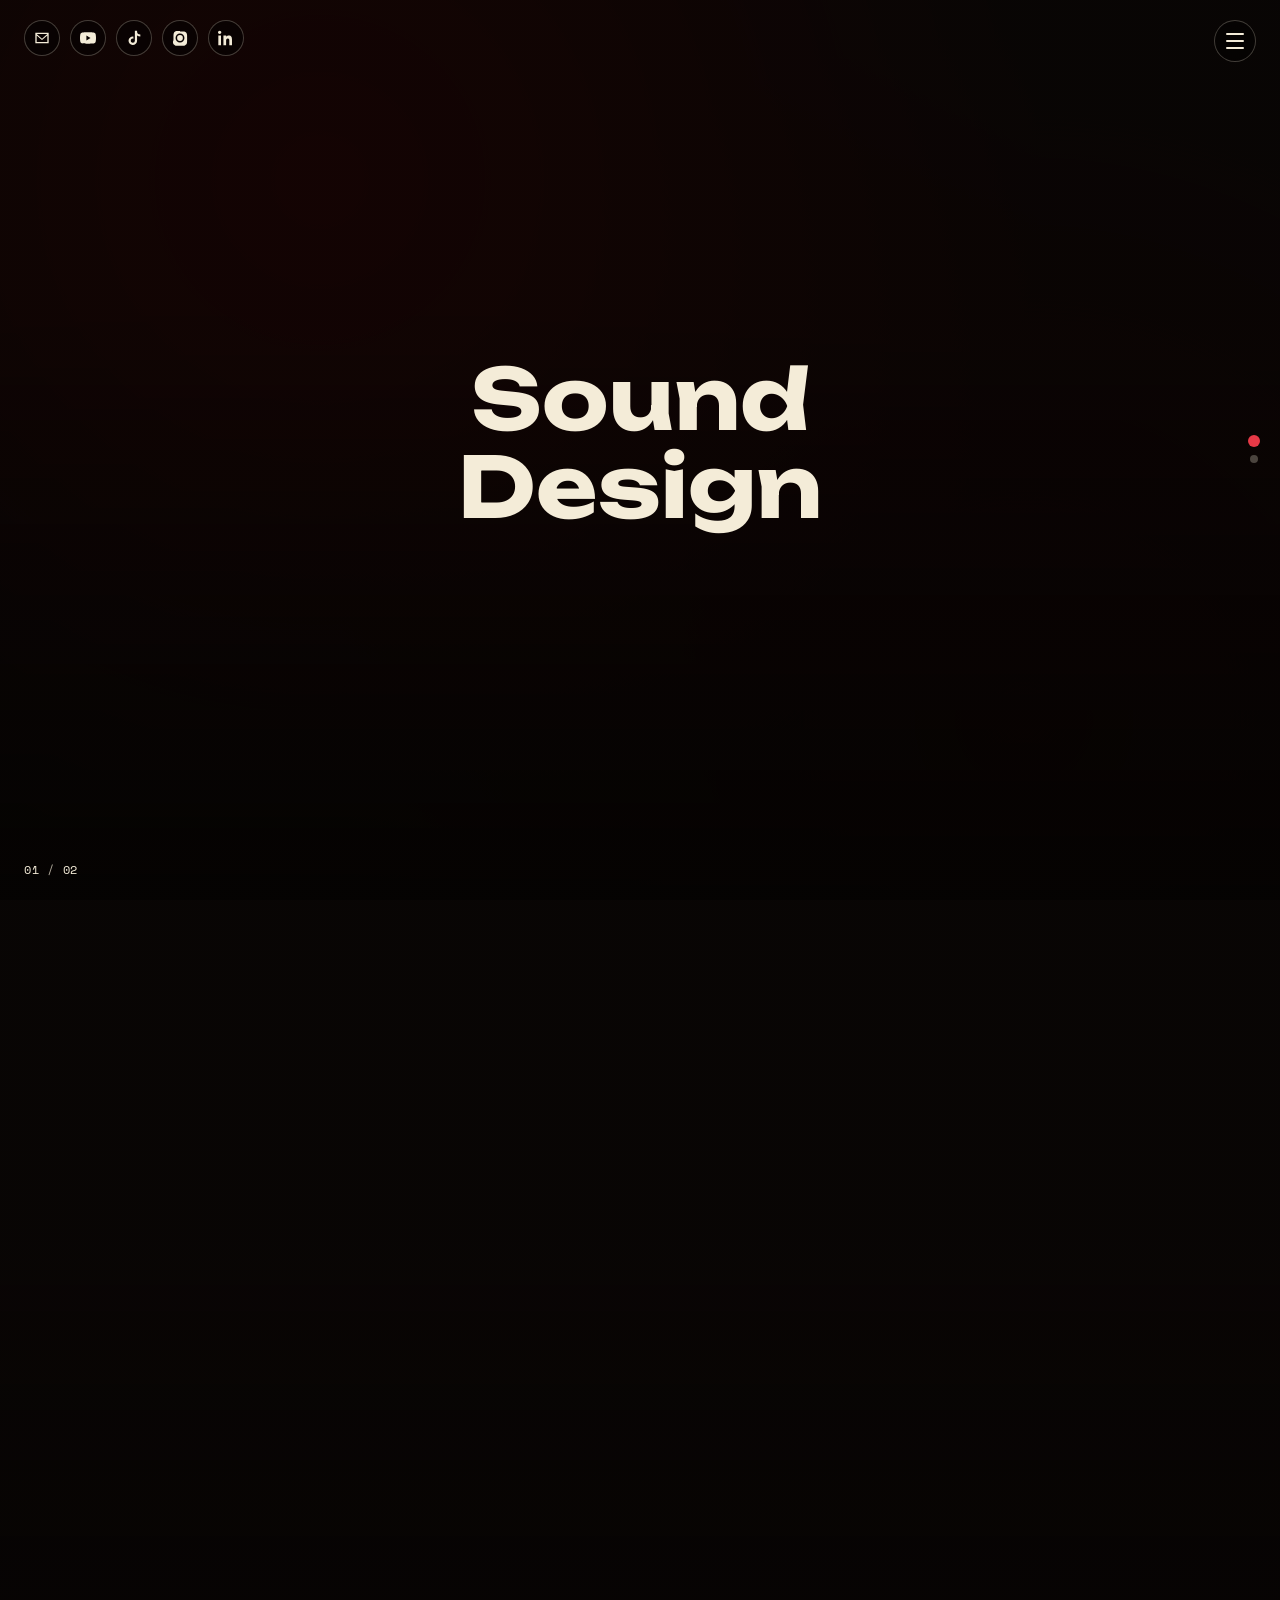
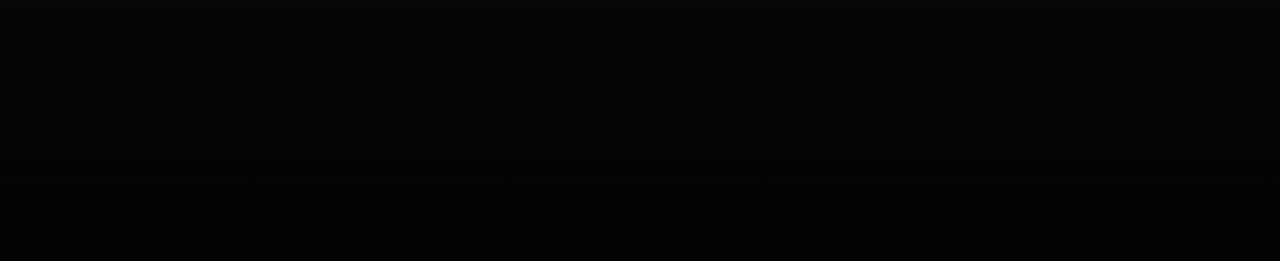
==== sound-design.html @ 1dc2046f "Add files via upload" ====
<!DOCTYPE html>
<html lang="en">
<head>
<meta charset="UTF-8">
<meta name="viewport" content="width=device-width, initial-scale=1">
<title>Ivan Alexander Zapata — Sound Design</title>
<meta name="description" content="Sound design projects by Ivan Alexander Zapata.">
<link rel="icon" href="favicon.ico" sizes="48x48">
<link rel="icon" type="image/png" sizes="32x32" href="favicon-32.png">
<link rel="icon" type="image/png" sizes="192x192" href="favicon-192.png">
<link rel="apple-touch-icon" href="apple-touch-icon.png">
<link rel="preconnect" href="https://fonts.googleapis.com">
<link rel="preconnect" href="https://fonts.gstatic.com" crossorigin>
<link href="https://fonts.googleapis.com/css2?family=Unbounded:wght@400;600;700;800&family=Sora:wght@400;500;600;700&family=Space+Mono:wght@400;700&display=swap" rel="stylesheet">
<style>

  :root{
    --void:#0A0605;
    --ink:#050302;
    --panel: rgba(255,255,255,0.06);
    --crimson:#9E1B32;
    --scarlet:#E63946;
    --gold:#D4AF37;
    --bronze:#8C5A1E;
    --paper:#F4ECD8;
    --paper-dim: rgba(244,236,216,0.72);
    --font-display:'Unbounded', sans-serif;
    --font-body:'Sora', sans-serif;
    --font-mono:'Space Mono', monospace;
    --accent-current: var(--scarlet);
  }

  *{ box-sizing:border-box; }
  html, body{ height:100%; margin:0; background:var(--void); }
  body{
    color:var(--paper);
    font-family:var(--font-body);
    -webkit-font-smoothing:antialiased;
    scroll-snap-type:y proximity;
    overflow-y:scroll;
    scroll-behavior:smooth;
  }
  @media (prefers-reduced-motion: reduce){
    body{ scroll-snap-type:none; scroll-behavior:auto; }
    *, *::before, *::after{ animation:none !important; transition-duration:0.001ms !important; }
  }

  img{ max-width:100%; display:block; }
  ::selection{ background:var(--scarlet); color:var(--ink); }
  *:focus-visible{ outline:2px solid var(--gold); outline-offset:3px; }

  /* ===== Slide base ===== */
  .slide{
    position:relative;
    height:100vh;
    width:100%;
    overflow:hidden;
    scroll-snap-align:start;
    display:flex;
  }
  .slide.tall{ height:auto; min-height:100vh; }

  .slide-bg-wrap{ position:absolute; inset:-24px; transition:transform .6s cubic-bezier(.22,1,.36,1); }
  .slide-bg{
    position:absolute; inset:0;
    background-size:cover; background-position:center;
    will-change:opacity, transform;
  }
  .video-bg-layer{
    position:absolute; inset:0;
    overflow:hidden;
    will-change:opacity, transform;
  }
  .slide-bg-video{
    position:absolute; inset:0;
    width:100%; height:100%;
    object-fit:cover; object-position:center;
  }

  .slide-wash{
    position:absolute; inset:0;
    mix-blend-mode:soft-light;
    opacity:.6;
  }
  .slide-shade{
    position:absolute; inset:0;
    background:linear-gradient(180deg, rgba(5,3,2,0.10) 35%, rgba(5,3,2,0.94) 100%);
  }

  [data-accent="crimson"] .slide-wash{ background:radial-gradient(circle at 25% 20%, var(--scarlet), transparent 60%), radial-gradient(circle at 80% 80%, var(--crimson), transparent 55%); }
  [data-accent="gold"] .slide-wash{ background:radial-gradient(circle at 75% 25%, var(--gold), transparent 60%), radial-gradient(circle at 20% 80%, var(--bronze), transparent 55%); }

  .slide-mesh{
    position:absolute; inset:0;
    background-size:200% 200%;
    animation:meshShift 14s ease-in-out infinite alternate;
    will-change:opacity, transform;
  }
  @keyframes meshShift{ 0%{ background-position:0% 0%; } 100%{ background-position:100% 100%; } }
  .mesh-crimson{ background-image:radial-gradient(circle at 20% 30%, var(--scarlet), transparent 55%), radial-gradient(circle at 80% 75%, var(--crimson), transparent 55%); }
  .mesh-gold{ background-image:radial-gradient(circle at 75% 25%, var(--gold), transparent 55%), radial-gradient(circle at 25% 80%, var(--bronze), transparent 55%); }

  .mesh-spectrum-wrap{ position:absolute; inset:-35%; will-change:opacity, transform; }
  .mesh-spectrum{
    position:absolute; inset:0;
    background:conic-gradient(from 0deg, var(--crimson), var(--scarlet), var(--gold), var(--bronze), var(--ink), var(--crimson));
    filter:saturate(1.1) blur(70px) brightness(.62);
    animation:spin 44s linear infinite;
  }
  @keyframes spin{ to{ transform:rotate(360deg); } }

  /* ===== Slide content ===== */
  .slide-content{
    position:relative; z-index:3;
    margin-top:auto;
    padding:0 8vw 9vh;
    max-width:760px;
    will-change:opacity, transform;
  }
  .slide-content.center{
    margin:auto;
    text-align:center;
    padding:8vh 8vw;
    display:flex; flex-direction:column; align-items:center;
  }

  .eyebrow{
    font-family:var(--font-mono);
    font-size:12.5px; letter-spacing:.16em; text-transform:uppercase;
    color:var(--paper-dim);
    margin-bottom:14px;
  }
  .slide-title{
    font-family:var(--font-display);
    font-weight:700;
    font-size:clamp(30px,5vw,56px);
    line-height:1.05;
    margin:0 0 14px;
  }
  .slide-desc{
    font-size:16.5px;
    color:var(--paper-dim);
    max-width:480px;
    margin:0 auto;
  }
  .center .slide-desc{ margin-left:auto; margin-right:auto; }

  .hero-title{
    font-family:var(--font-display);
    font-weight:800;
    font-size:clamp(40px,9vw,104px);
    line-height:1;
    margin:10px 0 4px;
    background:linear-gradient(90deg, var(--scarlet), var(--crimson), var(--gold), var(--bronze), var(--scarlet));
    background-size:300% 100%;
    -webkit-background-clip:text; background-clip:text; color:transparent;
    animation:gradientShift 8s ease-in-out infinite;
  }
  @keyframes gradientShift{ 0%,100%{ background-position:0% 50%; } 50%{ background-position:100% 50%; } }

  .btn-row{ display:flex; gap:14px; flex-wrap:wrap; justify-content:center; margin-top:8px; }
  .btn{
    font-family:var(--font-mono); font-size:13px; letter-spacing:.04em;
    padding:14px 28px; border-radius:40px; cursor:pointer;
    text-decoration:none; display:inline-flex; align-items:center; gap:8px;
    border:1.5px solid rgba(244,236,216,0.35);
    transition:transform .25s ease, border-color .25s ease, background .25s ease;
  }
  .btn-primary{ background:var(--paper); color:var(--ink); border-color:var(--paper); }
  .btn-primary:hover{ transform:translateY(-3px) scale(1.03); }
  .btn-ghost{ color:var(--paper); background:rgba(255,255,255,0.06); }
  .btn-ghost:hover{ transform:translateY(-3px); border-color:var(--gold); color:var(--gold); }

  .scroll-hint{
    margin-top:44px;
    font-family:var(--font-mono); font-size:11.5px; letter-spacing:.12em; color:var(--paper-dim);
    display:flex; flex-direction:column; align-items:center; gap:8px;
  }
  .chevron{ animation:bob 1.8s ease-in-out infinite; }
  @keyframes bob{ 0%,100%{ transform:translateY(0); opacity:.5; } 50%{ transform:translateY(8px); opacity:1; } }

  /* ===== About Me (photo + text side by side) ===== */
  .about-grid{
    display:flex; gap:48px; align-items:center;
    max-width:100%;
  }
  .about-photo{
    flex:0 0 240px;
    border-radius:16px; overflow:hidden;
    border:1px solid rgba(244,236,216,0.18);
    box-shadow:0 24px 60px rgba(0,0,0,.5);
  }
  .about-photo img{ width:240px; height:300px; object-fit:cover; display:block; }
  .about-text{ flex:1; min-width:240px; text-align:left; }
  .about-text .bio-text{ max-width:none; }
  @media (max-width:720px){
    .about-grid{ flex-direction:column; }
    .about-photo{ flex:0 0 auto; }
    .about-photo img{ width:200px; height:240px; }
    .about-text{ text-align:center; }
  }

  /* ===== Video / sound card ===== */
  .video-frame{
    width:100%; max-width:520px; aspect-ratio:16/9; border-radius:18px;
    overflow:hidden; background:#000; position:relative;
    box-shadow:0 30px 80px rgba(0,0,0,.6);
    margin:26px auto 0;
  }
  .video-frame.lg{ max-width:min(960px, 92vw); }
  .video-frame video, .video-frame iframe{ width:100%; height:100%; border:0; display:block; background:#000; }
  .play-btn{
    position:absolute; top:50%; left:50%; transform:translate(-50%,-50%);
    width:62px; height:62px; border-radius:50%;
    background:rgba(5,3,2,0.6); border:1.5px solid rgba(244,236,216,0.55);
    color:var(--paper); font-size:18px; cursor:pointer;
    display:flex; align-items:center; justify-content:center;
    transition:background .25s ease, transform .25s ease;
  }
  .play-btn:hover{ background:var(--scarlet); border-color:var(--scarlet); transform:translate(-50%,-50%) scale(1.08); }
  .play-btn.hidden{ display:none; }

  /* ===== About text ===== */
  .bio-text{ color:var(--paper-dim); font-size:15.5px; max-width:560px; }
  .bio-text strong{ color:var(--paper); }

  /* ===== Contact pills (hero) ===== */
  .contact-card{
    display:flex; flex-direction:column; align-items:center; gap:4px;
    background:var(--panel); border:1px solid rgba(244,236,216,0.18);
    padding:16px 26px; border-radius:14px; text-decoration:none;
    transition:transform .25s ease, border-color .25s ease;
  }
  .contact-card:hover{ transform:translateY(-3px); border-color:var(--gold); }
  .ct-label{ font-family:var(--font-mono); font-size:10.5px; color:var(--paper-dim); letter-spacing:.1em; }
  .ct-value{ font-family:var(--font-display); font-weight:600; font-size:15px; }

  /* ===== Fixed UI: counter + dots ===== */
  #counter{
    position:fixed; left:24px; bottom:22px; z-index:60;
    font-family:var(--font-mono); font-size:12px; color:var(--paper-dim);
    letter-spacing:.06em;
  }
  #counter span{ color:var(--paper); }

  #dots{
    position:fixed; right:22px; top:50%; transform:translateY(-50%); z-index:60;
    display:flex; flex-direction:column; gap:10px;
  }
  .dot{
    width:8px; height:8px; border-radius:50%; padding:0; border:none; cursor:pointer;
    background:rgba(244,236,216,0.28);
    transition:transform .3s ease, background .3s ease;
  }
  .dot.active{ background:var(--accent-current); transform:scale(1.5); }
  @media (max-width:640px){ #dots{ display:none; } #counter{ left:18px; bottom:16px; } }

  .album-label{ font-size:11px; }

  /* ===== Top-left social bar ===== */
  #social-bar{
    position:fixed; top:20px; left:24px; z-index:70;
    display:flex; gap:10px;
  }
  #social-bar a{
    width:36px; height:36px; border-radius:50%;
    background:rgba(5,3,2,0.55);
    border:1px solid rgba(244,236,216,0.25);
    display:flex; align-items:center; justify-content:center;
    color:var(--paper);
    backdrop-filter:blur(6px);
    transition:transform .25s ease, border-color .25s ease, background .25s ease;
  }
  #social-bar a:hover{
    transform:translateY(-2px) scale(1.08);
    border-color:var(--gold);
    background:rgba(212,175,55,0.18);
  }
  #social-bar svg{ width:16px; height:16px; fill:currentColor; }
  @media (max-width:560px){
    #social-bar{ top:14px; left:14px; gap:8px; }
    #social-bar a{ width:32px; height:32px; }
    #social-bar svg{ width:14px; height:14px; }
  }


  /* ===== Sound design grid (3 projects, one slide) ===== */
  .sound-grid{
    display:flex; gap:32px; flex-wrap:wrap; justify-content:center;
    margin-top:28px; width:100%;
  }
  .sound-item{
    flex:1 1 280px; max-width:340px;
    display:flex; flex-direction:column; align-items:center; text-align:center;
  }
  .sound-item .video-frame{ width:100%; max-width:320px; margin:14px auto 0; }
  .sound-item-title{ font-family:var(--font-display); font-weight:700; font-size:19px; margin:0 0 6px; }
  .sound-item-desc{ font-size:13.5px; color:var(--paper-dim); max-width:300px; margin:0 auto; }

  /* ===== Video theater mode (in-place resize, no DOM move — safer on iOS) ===== */
  #theater-backdrop{
    position:fixed; inset:0; z-index:290;
    background:rgba(5,3,2,0.88);
    opacity:0; pointer-events:none;
    transition:opacity .3s ease;
  }
  #theater-backdrop.open{ opacity:1; pointer-events:auto; }
  #theater-close{
    position:fixed; top:22px; right:26px; z-index:310;
    background:rgba(5,3,2,0.6); border:1px solid rgba(244,236,216,0.35);
    color:var(--paper); width:44px; height:44px; border-radius:50%;
    font-size:22px; line-height:1; cursor:pointer;
    display:none; align-items:center; justify-content:center;
  }
  #theater-close.open{ display:flex; }
  #theater-close:hover{ border-color:var(--gold); color:var(--gold); }
  .video-frame.theater-active{
    position:fixed !important;
    top:50%; left:50%;
    transform:translate(-50%,-50%) !important;
    width:min(1560px, 100vw) !important;
    max-width:none !important;
    max-height:88vh;
    z-index:300;
    box-shadow:0 40px 100px rgba(0,0,0,.65);
    margin:0 !important;
  }

  /* ===== Hub navigation cards (index hub slide) ===== */
  .hub-grid{
    display:flex; gap:20px; flex-wrap:wrap; justify-content:center;
    margin-top:32px; width:100%; max-width:820px;
  }
  .hub-card{
    flex:1 1 220px; min-width:200px;
    background:var(--panel); border:1px solid rgba(244,236,216,0.18);
    border-radius:16px; padding:30px 26px; text-decoration:none; color:inherit;
    display:flex; flex-direction:column; gap:6px; text-align:left;
    transition:transform .25s ease, border-color .25s ease, background .25s ease;
  }
  .hub-card:hover, .hub-card:focus-visible{
    transform:translateY(-6px); border-color:var(--gold); background:rgba(255,255,255,0.09);
  }
  .hub-card-label{ font-family:var(--font-display); font-weight:700; font-size:23px; }
  .hub-card-sub{ font-family:var(--font-body); font-size:13.5px; color:var(--paper-dim); }
  .hub-card-arrow{ font-family:var(--font-mono); font-size:12px; color:var(--gold); margin-top:12px; letter-spacing:.04em; }

  /* ===== Back to home (subpages) ===== */
  #back-home{
    position:fixed; top:20px; right:24px; z-index:70;
    font-family:var(--font-mono); font-size:12px; letter-spacing:.06em;
    background:rgba(5,3,2,0.55); border:1px solid rgba(244,236,216,0.25);
    color:var(--paper); padding:10px 18px; border-radius:30px;
    text-decoration:none; backdrop-filter:blur(6px);
    transition:transform .25s ease, border-color .25s ease, background .25s ease;
  }
  #back-home:hover{ transform:translateY(-2px); border-color:var(--gold); background:rgba(212,175,55,0.18); }
  @media (max-width:560px){ #back-home{ top:14px; right:14px; padding:8px 14px; font-size:11px; } }


  /* ===== Page menu dropdown ===== */
  #page-menu{
    position:fixed; top:20px; right:24px; z-index:80;
    font-family:var(--font-mono);
  }
  #page-menu-btn{
    width:42px; height:42px; border-radius:50%;
    background:rgba(5,3,2,0.55); border:1px solid rgba(244,236,216,0.25);
    cursor:pointer; backdrop-filter:blur(6px);
    display:flex; flex-direction:column; gap:5px; align-items:center; justify-content:center;
    padding:0;
    transition:transform .25s ease, border-color .25s ease, background .25s ease;
  }
  #page-menu-btn span{ display:block; width:18px; height:2px; background:var(--paper); border-radius:2px; }
  #page-menu-btn:hover{ transform:translateY(-2px); border-color:var(--gold); background:rgba(212,175,55,0.18); }
  #page-menu-list{
    position:absolute; right:0; top:calc(100% + 8px);
    min-width:170px;
    background:rgba(10,6,5,0.95); border:1px solid rgba(244,236,216,0.2);
    border-radius:14px; overflow:hidden;
    backdrop-filter:blur(8px);
    display:none;
    box-shadow:0 20px 50px rgba(0,0,0,.5);
  }
  #page-menu.open #page-menu-list{ display:block; }
  #page-menu-list a{
    display:block; padding:13px 18px;
    font-size:12px; letter-spacing:.06em;
    color:var(--paper); text-decoration:none;
    border-bottom:1px solid rgba(244,236,216,0.08);
    transition:background .2s ease, color .2s ease;
  }
  #page-menu-list a:last-child{ border-bottom:none; }
  #page-menu-list a:hover{ background:rgba(212,175,55,0.15); color:var(--gold); }
  #page-menu-list a.current{ color:var(--gold); pointer-events:none; }
  @media (max-width:560px){
    #page-menu{ top:14px; right:14px; }
    #page-menu-btn{ width:36px; height:36px; gap:4px; }
    #page-menu-btn span{ width:15px; }
  }

</style>
</head>
<body>

  <div id="page-menu">
    <button id="page-menu-btn" aria-haspopup="true" aria-expanded="false" aria-label="Menu"><span></span><span></span><span></span></button>
    <div id="page-menu-list">
      <a href="index.html">Home</a>
      <a href="photos.html">Photos</a>
      <a href="videos.html">Videos</a>
      <a href="sound-design.html" class="current">Sound Design</a>
    </div>
  </div>

  <div id="counter"><span id="counterCurrent">01</span> / <span id="counterTotal">02</span></div>
  <div id="dots"></div>

  <nav id="social-bar" aria-label="Social links">
    <a href="mailto:Ivanzapata712@gmail.com" aria-label="Email">
      <svg viewBox="0 0 24 24"><path d="M2 4h20v16H2V4zm2 2v.01L12 13l8-6.99V6H4zm16 2.24-7.4 6.47a1 1 0 0 1-1.2 0L4 8.24V18h16V8.24z"/></svg>
    </a>
    <a href="https://www.youtube.com/@ivano_o8781" target="_blank" rel="noopener" aria-label="YouTube">
      <svg viewBox="0 0 24 24"><path d="M23.5 6.2a3 3 0 0 0-2.1-2.1C19.5 3.5 12 3.5 12 3.5s-7.5 0-9.4.6A3 3 0 0 0 .5 6.2 31 31 0 0 0 0 12a31 31 0 0 0 .5 5.8 3 3 0 0 0 2.1 2.1c1.9.6 9.4.6 9.4.6s7.5 0 9.4-.6a3 3 0 0 0 2.1-2.1A31 31 0 0 0 24 12a31 31 0 0 0-.5-5.8zM9.6 15.6V8.4L15.8 12l-6.2 3.6z"/></svg>
    </a>
    <a href="https://www.tiktok.com/@crzyivn" target="_blank" rel="noopener" aria-label="TikTok">
      <svg viewBox="0 0 24 24"><path d="M16.6 1h-3.3v15.1a3.1 3.1 0 1 1-2.2-2.97V9.8a6.4 6.4 0 1 0 5.5 6.3V8.2a8 8 0 0 0 4.9 1.7V6.6a4.85 4.85 0 0 1-4.9-4.9V1z"/></svg>
    </a>
    <a href="https://www.instagram.com/ivan.0u0" target="_blank" rel="noopener" aria-label="Instagram">
      <svg viewBox="0 0 24 24"><path d="M12 2.2c3.2 0 3.6 0 4.85.07 1.17.05 1.97.24 2.43.4a4.9 4.9 0 0 1 1.77 1.15 4.9 4.9 0 0 1 1.15 1.77c.16.46.35 1.26.4 2.43.06 1.25.07 1.65.07 4.85s0 3.6-.07 4.85c-.05 1.17-.24 1.97-.4 2.43a4.9 4.9 0 0 1-1.15 1.77 4.9 4.9 0 0 1-1.77 1.15c-.46.16-1.26.35-2.43.4-1.25.06-1.65.07-4.85.07s-3.6 0-4.85-.07c-1.17-.05-1.97-.24-2.43-.4a4.9 4.9 0 0 1-1.77-1.15 4.9 4.9 0 0 1-1.15-1.77c-.16-.46-.35-1.26-.4-2.43C2.2 15.6 2.2 15.2 2.2 12s0-3.6.07-4.85c.05-1.17.24-1.97.4-2.43a4.9 4.9 0 0 1 1.15-1.77A4.9 4.9 0 0 1 5.6 1.8c.46-.16 1.26-.35 2.43-.4C9.28 1.34 9.68 1.33 12 1.33V2.2zm0 3.13a6.67 6.67 0 1 0 0 13.34 6.67 6.67 0 0 0 0-13.34zm0 11a4.33 4.33 0 1 1 0-8.66 4.33 4.33 0 0 1 0 8.66zm6.93-11.27a1.56 1.56 0 1 1-3.12 0 1.56 1.56 0 0 1 3.12 0z"/></svg>
    </a>
    <a href="https://www.linkedin.com/in/ivan-zapata-65b3a319b/" target="_blank" rel="noopener" aria-label="LinkedIn">
      <svg viewBox="0 0 24 24"><path d="M4.98 3.5C4.98 4.88 3.87 6 2.49 6S0 4.88 0 3.5 1.12 1 2.5 1s2.48 1.12 2.48 2.5zM.5 8.25h4V23h-4V8.25zM8.5 8.25h3.83v2.01h.05c.53-1 1.84-2.05 3.79-2.05 4.05 0 4.8 2.67 4.8 6.14V23h-4v-6.7c0-1.6-.03-3.66-2.23-3.66-2.24 0-2.58 1.75-2.58 3.55V23h-4V8.25z"/></svg>
    </a>
  </nav>


<!-- 8 SOUND DESIGN — title slide with looping video background -->
  <section class="slide no-photo" data-accent="crimson" id="s8">
    <div class="slide-bg-wrap">
      <div class="bg-layer video-bg-layer">
        <video class="slide-bg-video" autoplay muted loop playsinline webkit-playsinline preload="auto">
          <source src="Sound-Background-Vid.mp4" type="video/mp4">
        </video>
      </div>
    </div>
    <div class="slide-wash"></div><div class="slide-shade"></div>
    <div class="slide-content center">
      <h2 class="slide-title" style="font-size:clamp(40px,7vw,84px);">Sound Design</h2>
    </div>
  </section>

  <!-- 9 SOUND DESIGN — the three projects -->
  <section class="slide no-photo tall" data-accent="gold" id="s9">
    <div class="slide-mesh mesh-gold bg-layer"></div>
    <div class="slide-shade"></div>
    <div class="slide-content center" style="max-width:1100px;">
      <div class="eyebrow">SOUND DESIGN</div>
      <h2 class="slide-title">Sounds Built From Scratch</h2>
      <p class="slide-desc">Foley, environments, and full soundscapes — three projects, three completely different challenges.</p>

      <div class="sound-grid">
        <div class="sound-item">
          <div class="sound-item-title">Dinosaur Roar</div>
          <p class="sound-item-desc">Layered, pitched, and textured foley built from scratch to give an extinct animal a believable voice.</p>
          <div class="video-frame">
            <video class="proj-video" controls preload="metadata" playsinline>
              <source src="dinosaur-roar.mp4" type="video/mp4">
            </video>
            <button class="play-btn" aria-label="Play Dinosaur Roar">▶</button>
          </div>
        </div>

        <div class="sound-item">
          <div class="sound-item-title">Robot Sound</div>
          <p class="sound-item-desc">Mechanical clicks, servo whines, and synth layers stacked into one cohesive robotic voice.</p>
          <div class="video-frame">
            <video class="proj-video" controls preload="metadata" playsinline>
              <source src="Robot-Sound.mp4" type="video/mp4">
            </video>
            <button class="play-btn" aria-label="Play Robot Sound">▶</button>
          </div>
        </div>

        <div class="sound-item">
          <div class="sound-item-title">Sputnik Sound Design</div>
          <p class="sound-item-desc">A full soundscape built from scratch for an alien world — creature, environment, and machine.</p>
          <div class="video-frame">
            <video class="proj-video" controls preload="metadata" playsinline>
              <source src="Sputnik_Sound%20Design%20Project%20-%20Trim.mp4" type="video/mp4">
            </video>
            <button class="play-btn" aria-label="Play Sputnik Sound Design">▶</button>
          </div>
        </div>
      </div>
    </div>
  </section>

  <!-- Video theater overlay -->
  <div id="theater-backdrop" aria-hidden="true"></div>
  <button id="theater-close" aria-label="Close video">×</button>

  <script>
(function(){
  var reduceMotion = window.matchMedia('(prefers-reduced-motion: reduce)').matches;
  var isFinePointer = window.matchMedia('(pointer: fine)').matches;

  var accentMap = {
    crimson:'#E63946', gold:'#D4AF37', spectrum:'#D4AF37'
  };

  var slides = Array.prototype.slice.call(document.querySelectorAll('.slide'));
  var counterCurrent = document.getElementById('counterCurrent');
  var counterTotal = document.getElementById('counterTotal');
  var dotsWrap = document.getElementById('dots');


  counterTotal.textContent = String(slides.length).padStart(2,'0');

  slides.forEach(function(slide, i){
    var dot = document.createElement('button');
    dot.className = 'dot';
    dot.setAttribute('aria-label', 'Go to section ' + (i+1));
    dot.addEventListener('click', function(){
      slide.scrollIntoView({ behavior: reduceMotion ? 'auto' : 'smooth', block:'start' });
    });
    dotsWrap.appendChild(dot);
  });
  var dots = Array.prototype.slice.call(dotsWrap.children);

  function setActiveUI(index){
    dots.forEach(function(d, i){ d.classList.toggle('active', i === index); });
    counterCurrent.textContent = String(index+1).padStart(2,'0');
    var accent = slides[index].dataset.accent;
    document.documentElement.style.setProperty('--accent-current', accentMap[accent] || accentMap.crimson);
  }

  /* ---- Continuous, scroll-coupled crossfade (seamless), overlap-based so it works for slides taller than one viewport too ---- */
  if(reduceMotion){
    slides.forEach(function(slide){
      var bg = slide.querySelector('.bg-layer');
      if(bg){ bg.style.opacity = 1; }
      var content = slide.querySelector('.slide-content');
      if(content){ content.style.opacity = 1; content.style.transform = 'none'; }
    });
    setActiveUI(0);
  } else {
    var ticking = false;

    function updateFrame(){
      var vh = window.innerHeight;
      var bestIndex = 0, bestRatio = -1;

      slides.forEach(function(slide, i){
        var rect = slide.getBoundingClientRect();
        var overlap = Math.min(rect.bottom, vh) - Math.max(rect.top, 0);
        var ratio = Math.max(0, Math.min(1, overlap / vh));

        var bg = slide.querySelector('.bg-layer');
        if(bg){
          bg.style.opacity = ratio;
          var scale = 1.05 + (1 - ratio) * 0.06;
          bg.style.transform = 'scale(' + scale + ')';
        }
        var content = slide.querySelector('.slide-content');
        if(content){
          content.style.opacity = ratio;
          content.style.transform = 'translateY(' + ((1 - ratio) * 26) + 'px)';
        }
        if(ratio > bestRatio){ bestRatio = ratio; bestIndex = i; }
      });

      setActiveUI(bestIndex);
      ticking = false;
    }

    function onScroll(){
      if(!ticking){ requestAnimationFrame(updateFrame); ticking = true; }
    }
    window.addEventListener('scroll', onScroll, { passive:true });
    window.addEventListener('resize', updateFrame);
    updateFrame();
  }

  /* Keyboard navigation */
  document.addEventListener('keydown', function(e){
    var current = parseInt(counterCurrent.textContent, 10) - 1;
    if(e.key === 'ArrowDown' || e.key === 'PageDown'){
      e.preventDefault();
      var next = Math.min(slides.length-1, current+1);
      slides[next].scrollIntoView({ behavior: reduceMotion ? 'auto' : 'smooth', block:'start' });
    } else if(e.key === 'ArrowUp' || e.key === 'PageUp'){
      e.preventDefault();
      var prev = Math.max(0, current-1);
      slides[prev].scrollIntoView({ behavior: reduceMotion ? 'auto' : 'smooth', block:'start' });
    }
  });

  /* Subtle parallax on photo slides */
  if(!reduceMotion && isFinePointer){
    document.addEventListener('mousemove', function(e){
      var activeWrap = null, bestRatio = -1;
      document.querySelectorAll('.slide-bg-wrap').forEach(function(wrap){
        var rect = wrap.parentElement.getBoundingClientRect();
        var vh = window.innerHeight;
        var overlap = Math.min(rect.bottom, vh) - Math.max(rect.top, 0);
        var ratio = Math.max(0, Math.min(1, overlap / vh));
        if(ratio > bestRatio){ bestRatio = ratio; activeWrap = wrap; }
      });
      if(!activeWrap || bestRatio < 0.4) return;
      var x = (e.clientX/window.innerWidth - 0.5) * 18;
      var y = (e.clientY/window.innerHeight - 0.5) * 18;
      activeWrap.style.transform = 'translate('+x+'px,'+y+'px)';
    });
  }

  /* Video play buttons + theater mode (in-place, no DOM move) */
  var backdrop = document.getElementById('theater-backdrop');
  var theaterActiveBox = null;

  var theaterCloseBtn = document.getElementById('theater-close');

  function isMobileTheater(){
    return window.matchMedia('(max-width: 820px), (pointer: coarse)').matches;
  }

  function openTheater(box){
    if(!isMobileTheater()) return;
    if(theaterActiveBox === box) return;
    theaterActiveBox = box;
    box.classList.add('theater-active');
    backdrop.classList.add('open');
    backdrop.setAttribute('aria-hidden', 'false');
    if(theaterCloseBtn){ theaterCloseBtn.classList.add('open'); }
    document.body.style.overflow = 'hidden';
  }

  function closeTheater(){
    if(!theaterActiveBox) return;
    theaterActiveBox.classList.remove('theater-active');
    theaterActiveBox = null;
    backdrop.classList.remove('open');
    backdrop.setAttribute('aria-hidden', 'true');
    if(theaterCloseBtn){ theaterCloseBtn.classList.remove('open'); }
    document.body.style.overflow = '';
  }

  backdrop.addEventListener('click', closeTheater);
  if(theaterCloseBtn){ theaterCloseBtn.addEventListener('click', closeTheater); }
  document.addEventListener('keydown', function(e){
    if(e.key === 'Escape' && theaterActiveBox){ closeTheater(); }
  });

  document.querySelectorAll('.video-frame').forEach(function(box){
    var video = box.querySelector('video');
    var btn = box.querySelector('.play-btn');
    if(!video) return;
    if(btn){
      btn.addEventListener('click', function(){ video.play(); });
    }
    video.addEventListener('play', function(){
      if(btn){ btn.classList.add('hidden'); }
      openTheater(box);
    });
    video.addEventListener('pause', function(){ if(btn){ btn.classList.remove('hidden'); } });
    video.addEventListener('ended', function(){ if(btn){ btn.classList.remove('hidden'); } });
  });
/* Page menu dropdown */
  var pageMenu = document.getElementById('page-menu');
  var pageMenuBtn = document.getElementById('page-menu-btn');
  if(pageMenu && pageMenuBtn){
    pageMenuBtn.addEventListener('click', function(e){
      e.stopPropagation();
      var isOpen = pageMenu.classList.toggle('open');
      pageMenuBtn.setAttribute('aria-expanded', isOpen ? 'true' : 'false');
    });
    document.addEventListener('click', function(e){
      if(pageMenu.classList.contains('open') && !pageMenu.contains(e.target)){
        pageMenu.classList.remove('open');
        pageMenuBtn.setAttribute('aria-expanded', 'false');
      }
    });
    document.addEventListener('keydown', function(e){
      if(e.key === 'Escape' && pageMenu.classList.contains('open')){
        pageMenu.classList.remove('open');
        pageMenuBtn.setAttribute('aria-expanded', 'false');
      }
    });
  }
/* Background video: enforce mobile autoplay (iOS-safe) */
  document.querySelectorAll('.slide-bg-video').forEach(function(bgv){
    bgv.muted = true;
    bgv.setAttribute('muted', '');
    var tryPlay = function(){
      var p = bgv.play();
      if(p && p.catch){ p.catch(function(){}); }
    };
    tryPlay();
    var retry = function(){
      if(bgv.paused){ tryPlay(); }
      document.removeEventListener('touchstart', retry);
      document.removeEventListener('click', retry);
    };
    document.addEventListener('touchstart', retry, { once:true, passive:true });
    document.addEventListener('click', retry, { once:true });
  });
})();
</script>
</body>
</html>
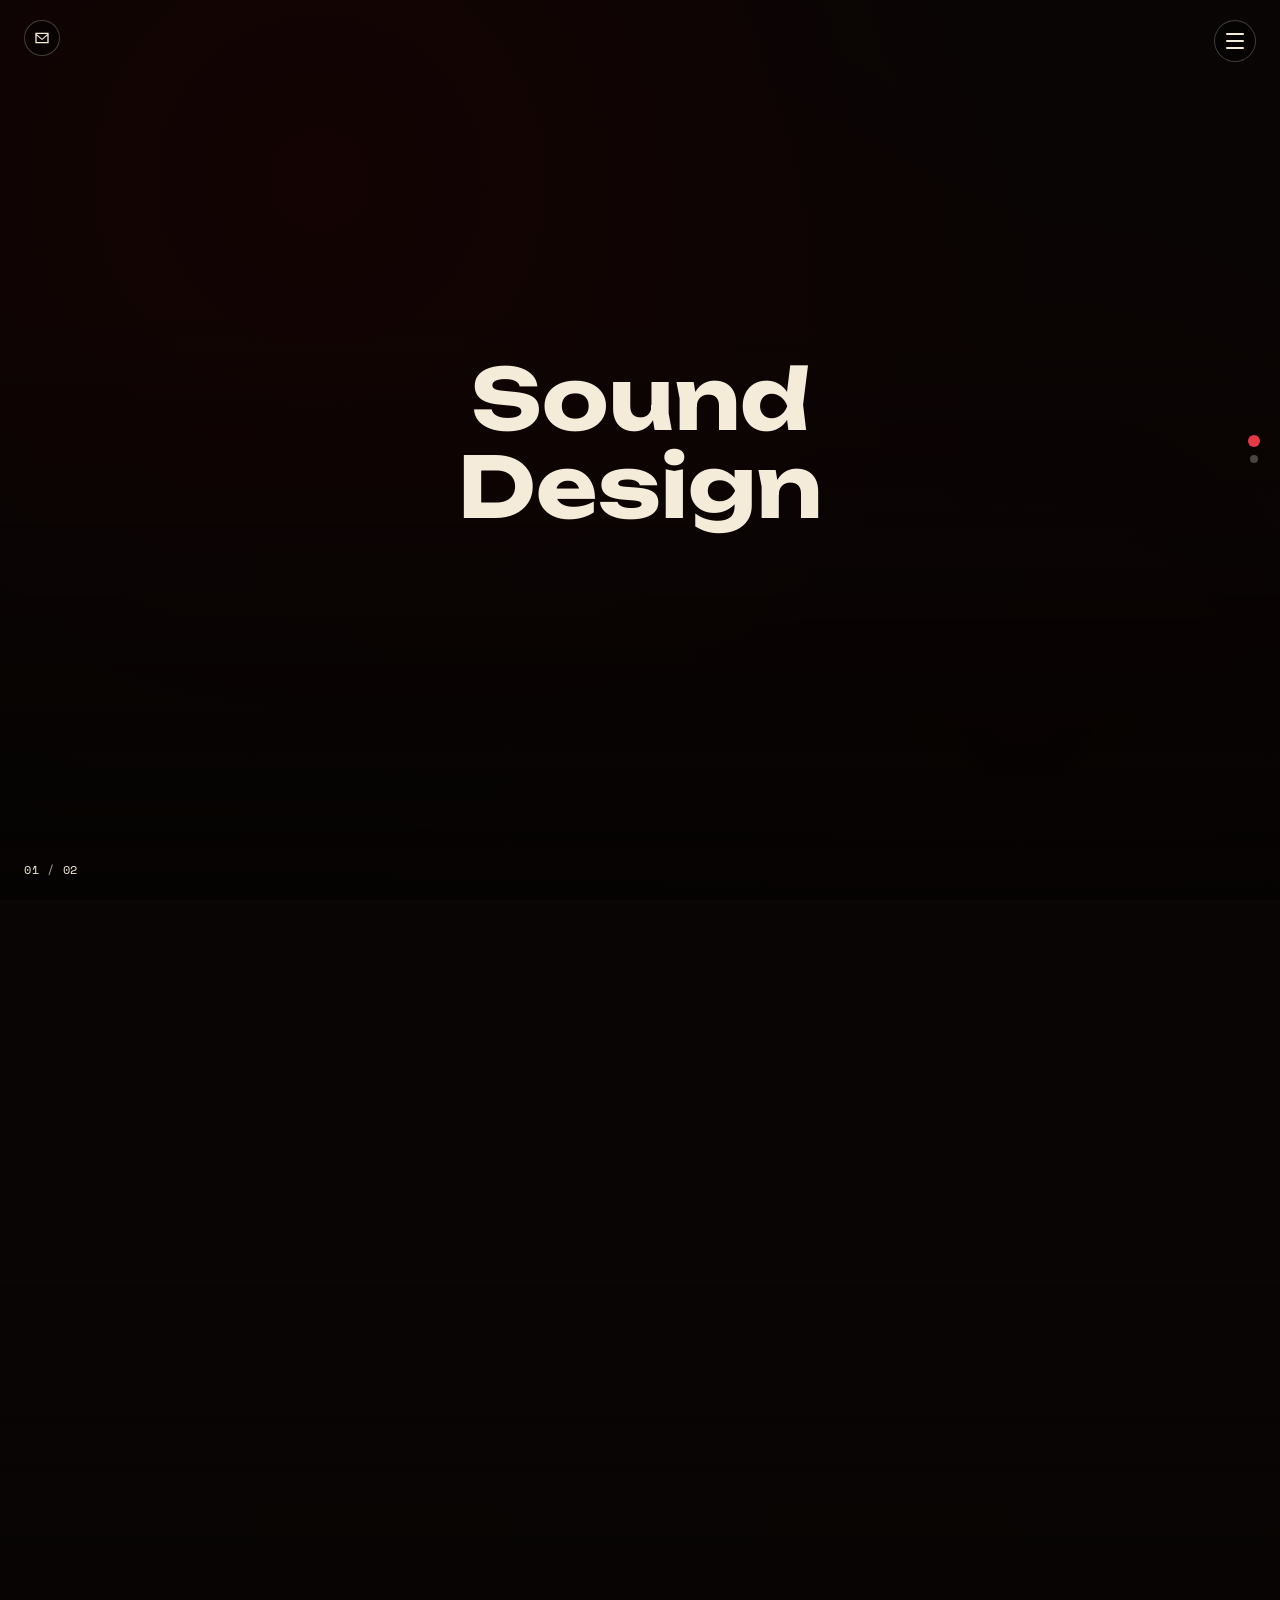
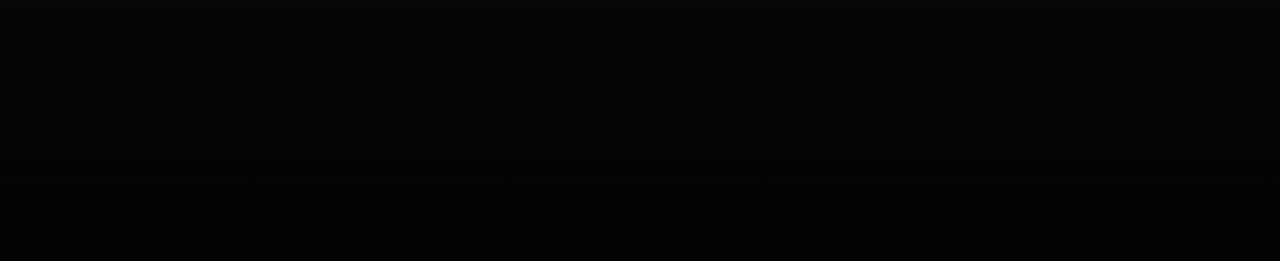
==== commit e752e28a: "Add files via upload" ====
--- a/sound-design.html
+++ b/sound-design.html
@@ -419,18 +419,6 @@
   <nav id="social-bar" aria-label="Social links">
     <a href="mailto:Ivanzapata712@gmail.com" aria-label="Email">
       <svg viewBox="0 0 24 24"><path d="M2 4h20v16H2V4zm2 2v.01L12 13l8-6.99V6H4zm16 2.24-7.4 6.47a1 1 0 0 1-1.2 0L4 8.24V18h16V8.24z"/></svg>
-    </a>
-    <a href="https://www.youtube.com/@ivano_o8781" target="_blank" rel="noopener" aria-label="YouTube">
-      <svg viewBox="0 0 24 24"><path d="M23.5 6.2a3 3 0 0 0-2.1-2.1C19.5 3.5 12 3.5 12 3.5s-7.5 0-9.4.6A3 3 0 0 0 .5 6.2 31 31 0 0 0 0 12a31 31 0 0 0 .5 5.8 3 3 0 0 0 2.1 2.1c1.9.6 9.4.6 9.4.6s7.5 0 9.4-.6a3 3 0 0 0 2.1-2.1A31 31 0 0 0 24 12a31 31 0 0 0-.5-5.8zM9.6 15.6V8.4L15.8 12l-6.2 3.6z"/></svg>
-    </a>
-    <a href="https://www.tiktok.com/@crzyivn" target="_blank" rel="noopener" aria-label="TikTok">
-      <svg viewBox="0 0 24 24"><path d="M16.6 1h-3.3v15.1a3.1 3.1 0 1 1-2.2-2.97V9.8a6.4 6.4 0 1 0 5.5 6.3V8.2a8 8 0 0 0 4.9 1.7V6.6a4.85 4.85 0 0 1-4.9-4.9V1z"/></svg>
-    </a>
-    <a href="https://www.instagram.com/ivan.0u0" target="_blank" rel="noopener" aria-label="Instagram">
-      <svg viewBox="0 0 24 24"><path d="M12 2.2c3.2 0 3.6 0 4.85.07 1.17.05 1.97.24 2.43.4a4.9 4.9 0 0 1 1.77 1.15 4.9 4.9 0 0 1 1.15 1.77c.16.46.35 1.26.4 2.43.06 1.25.07 1.65.07 4.85s0 3.6-.07 4.85c-.05 1.17-.24 1.97-.4 2.43a4.9 4.9 0 0 1-1.15 1.77 4.9 4.9 0 0 1-1.77 1.15c-.46.16-1.26.35-2.43.4-1.25.06-1.65.07-4.85.07s-3.6 0-4.85-.07c-1.17-.05-1.97-.24-2.43-.4a4.9 4.9 0 0 1-1.77-1.15 4.9 4.9 0 0 1-1.15-1.77c-.16-.46-.35-1.26-.4-2.43C2.2 15.6 2.2 15.2 2.2 12s0-3.6.07-4.85c.05-1.17.24-1.97.4-2.43a4.9 4.9 0 0 1 1.15-1.77A4.9 4.9 0 0 1 5.6 1.8c.46-.16 1.26-.35 2.43-.4C9.28 1.34 9.68 1.33 12 1.33V2.2zm0 3.13a6.67 6.67 0 1 0 0 13.34 6.67 6.67 0 0 0 0-13.34zm0 11a4.33 4.33 0 1 1 0-8.66 4.33 4.33 0 0 1 0 8.66zm6.93-11.27a1.56 1.56 0 1 1-3.12 0 1.56 1.56 0 0 1 3.12 0z"/></svg>
-    </a>
-    <a href="https://www.linkedin.com/in/ivan-zapata-65b3a319b/" target="_blank" rel="noopener" aria-label="LinkedIn">
-      <svg viewBox="0 0 24 24"><path d="M4.98 3.5C4.98 4.88 3.87 6 2.49 6S0 4.88 0 3.5 1.12 1 2.5 1s2.48 1.12 2.48 2.5zM.5 8.25h4V23h-4V8.25zM8.5 8.25h3.83v2.01h.05c.53-1 1.84-2.05 3.79-2.05 4.05 0 4.8 2.67 4.8 6.14V23h-4v-6.7c0-1.6-.03-3.66-2.23-3.66-2.24 0-2.58 1.75-2.58 3.55V23h-4V8.25z"/></svg>
     </a>
   </nav>
 
